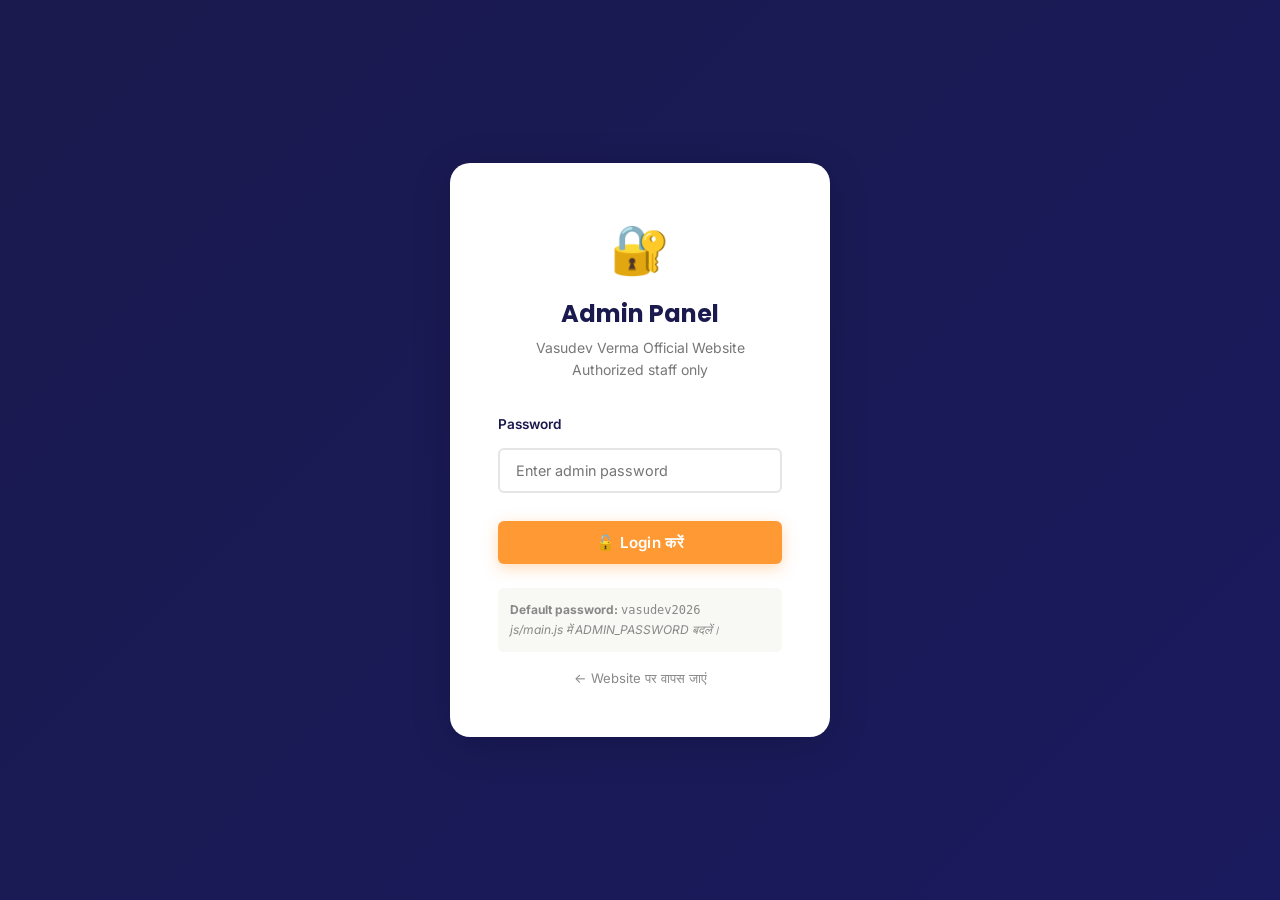
==== admin.html @ 766773d7 "Add files via upload" ====
﻿<!DOCTYPE html>
<html lang="hi">
<head>
  <meta charset="UTF-8" />
  <meta name="viewport" content="width=device-width, initial-scale=1.0" />
  <title>Admin Panel — Vasudev Verma Website</title>
  <meta name="robots" content="noindex, nofollow" />
  <link rel="stylesheet" href="style.css" />
  <link rel="icon" href="data:image/svg+xml,<svg xmlns='http://www.w3.org/2000/svg' viewBox='0 0 100 100'><text y='.9em' font-size='90'>🔐</text></svg>" />
  <style>
    .admin-grid { display: grid; grid-template-columns: 1fr 1fr; gap: 2rem; }
    @media(max-width:768px){ .admin-grid { grid-template-columns: 1fr; } }
    .admin-tabs { display: flex; gap: 0.5rem; margin-bottom: 1.5rem; }
    .admin-tab-btn {
      padding: 0.5rem 1.25rem; border-radius: 6px; font-size: 0.85rem; font-weight: 600;
      background: var(--off-white); color: var(--text-mid); transition: var(--transition);
      border: 2px solid var(--border);
    }
    .admin-tab-btn.active { background: var(--saffron); color: white; border-color: var(--saffron); }
    .admin-tab-content { display: none; }
    .admin-tab-content.active { display: block; }
    .export-modal {
      position: fixed; inset: 0; background: rgba(0,0,0,0.7);
      z-index: 3000; display: none; align-items: center; justify-content: center; padding: 1rem;
    }
    .export-modal-box {
      background: white; border-radius: var(--radius-lg); padding: 2rem; max-width: 600px; width: 100%;
      max-height: 80vh; overflow-y: auto;
    }
    .export-modal-box h3 { color: var(--navy); margin-bottom:1rem; }
    .export-modal-box textarea {
      width: 100%; height: 300px; font-family: monospace; font-size: 0.78rem;
      border: 2px solid var(--border); border-radius: 6px; padding: 1rem; resize: vertical;
    }
    .admin-stats { display: grid; grid-template-columns: repeat(3,1fr); gap: 1rem; margin-bottom: 2rem; }
    .stat-card {
      background: white; border-radius: var(--radius-md); padding: 1.25rem; text-align: center;
      box-shadow: var(--shadow-sm); border-top: 3px solid var(--saffron);
    }
    .stat-card:nth-child(2) { border-top-color: var(--green); }
    .stat-card:nth-child(3) { border-top-color: var(--navy); }
    .stat-num { font-size: 2rem; font-weight: 900; color: var(--saffron); font-family: 'Poppins',sans-serif; }
    .stat-card:nth-child(2) .stat-num { color: var(--green); }
    .stat-card:nth-child(3) .stat-num { color: var(--navy); }
    .stat-label { font-size: 0.75rem; color: var(--text-light); text-transform: uppercase; letter-spacing: 0.05em; }
  </style>
</head>
<body style="background:#f0f2f5;">

<!-- LOGIN SCREEN -->
<div id="admin-login" style="min-height:100vh;background:linear-gradient(135deg,var(--navy),#1a1a5e);display:flex;align-items:center;justify-content:center;padding:1rem;">
  <div class="admin-login-box">
    <div style="font-size:3rem;margin-bottom:0.75rem;">🔐</div>
    <h2>Admin Panel</h2>
    <p>Vasudev Verma Official Website<br>Authorized staff only</p>
    <div class="admin-error" id="admin-error"></div>
    <form id="admin-login-form">
      <div class="form-group" style="text-align:left;">
        <label for="admin-password" style="font-size:0.85rem;font-weight:600;color:var(--navy);">Password</label>
        <input type="password" id="admin-password" placeholder="Enter admin password" style="width:100%;margin-top:0.4rem;" required />
      </div>
      <button type="submit" class="btn btn-primary" style="width:100%;justify-content:center;margin-top:0.5rem;">
        🔓 Login करें
      </button>
    </form>
    <div style="margin-top:1.5rem;padding:0.75rem;background:#f8f8f5;border-radius:6px;font-size:0.75rem;color:#888;text-align:left;">
      <strong>Default password:</strong> <code>vasudev2026</code><br>
      <em>js/main.js में ADMIN_PASSWORD बदलें।</em>
    </div>
    <a href="index.html" style="display:block;margin-top:1rem;font-size:0.82rem;color:#888;">← Website पर वापस जाएं</a>
  </div>
</div>

<!-- ADMIN PANEL CONTENT -->
<div id="admin-panel-content" style="display:none;">

  <!-- Admin Header -->
  <div class="admin-header">
    <div style="display:flex;align-items:center;gap:0.75rem;">
      <div style="width:36px;height:36px;border-radius:50%;background:var(--saffron);display:flex;align-items:center;justify-content:center;color:white;font-weight:800;">VV</div>
      <div>
        <h1>Vasudev Verma — Admin Panel</h1>
        <div style="font-size:0.7rem;color:rgba(255,255,255,0.5);">Daily Schedule Manager</div>
      </div>
    </div>
    <div style="display:flex;align-items:center;gap:1rem;">
      <span class="admin-badge">Staff Only</span>
      <a href="index.html" style="color:rgba(255,255,255,0.6);font-size:0.82rem;">🌐 Website</a>
      <button onclick="adminLogout()" style="color:rgba(255,255,255,0.6);font-size:0.82rem;background:none;border:1px solid rgba(255,255,255,0.2);padding:0.35rem 0.75rem;border-radius:4px;cursor:pointer;">🚪 Logout</button>
    </div>
  </div>

  <div class="admin-container">

    <!-- Stats -->
    <div class="admin-stats" id="admin-stats">
      <div class="stat-card"><div class="stat-num" id="stat-total">-</div><div class="stat-label">Total Entries</div></div>
      <div class="stat-card"><div class="stat-num" id="stat-today">-</div><div class="stat-label">Today's Events</div></div>
      <div class="stat-card"><div class="stat-num" id="stat-upcoming">-</div><div class="stat-label">Upcoming (7 days)</div></div>
    </div>

    <!-- Success Message -->
    <div id="admin-saved-msg" style="display:none;background:var(--green-light);border:1px solid var(--green);color:var(--green-dark);padding:1rem 1.25rem;border-radius:var(--radius-sm);margin-bottom:1.5rem;font-weight:600;">
      ✅ Entry सफलतापूर्वक save की गई! नीचे JSON copy करके <code>data/schedule.json</code> में paste करें।
    </div>

    <!-- Tabs -->
    <div class="admin-tabs">
      <button class="admin-tab-btn active" onclick="switchAdminTab('add')">➕ नई Entry Add करें</button>
      <button class="admin-tab-btn" onclick="switchAdminTab('list')">📋 सभी Entries देखें</button>
      <button class="admin-tab-btn" onclick="switchAdminTab('help')">❓ Help</button>
    </div>

    <!-- TAB: Add Entry -->
    <div class="admin-tab-content active" id="tab-add">
      <div class="admin-card">
        <h2>➕ नई Schedule Entry Add करें</h2>
        <form id="add-entry-form" onsubmit="handleAddEntry(event)">
          <div class="admin-grid">
            <div>
              <div class="form-group">
                <label>📅 तारीख *</label>
                <input type="date" id="entry-date" name="date" required />
              </div>
              <div class="form-group">
                <label>⏰ समय *</label>
                <input type="time" id="entry-time" name="time" required />
              </div>
              <div class="form-group">
                <label>📌 Event Type *</label>
                <select name="eventType" required>
                  <option value="">-- चुनें --</option>
                  <option value="Party Meeting">Party Meeting</option>
                  <option value="Public Meeting">Public Meeting</option>
                  <option value="Inauguration">Inauguration</option>
                  <option value="Press Conference">Press Conference</option>
                  <option value="Social Initiative">Social Initiative</option>
                  <option value="Constituency Work">Constituency Work</option>
                  <option value="Public Event">Public Event</option>
                </select>
              </div>
            </div>
            <div>
              <div class="form-group">
                <label>📝 Event का नाम / Title *</label>
                <input type="text" id="entry-title" name="title" placeholder="जैसे: Jan Samvad — Rohini" required />
              </div>
              <div class="form-group">
                <label>📍 स्थान (Venue + Area) *</label>
                <input type="text" id="entry-location" name="location" placeholder="जैसे: Rohini Sector 1, North Delhi" required />
              </div>
              <div class="form-group">
                <label>🗺️ Google Maps Link</label>
                <input type="url" id="entry-mapurl" name="mapUrl" placeholder="https://maps.google.com/?q=…" />
              </div>
            </div>
          </div>
          <div class="form-group">
            <label>📋 विवरण (Description)</label>
            <textarea name="description" placeholder="Event की संक्षिप्त जानकारी…" style="min-height:80px;"></textarea>
          </div>
          <div style="display:flex;gap:1rem;flex-wrap:wrap;">
            <button type="submit" class="btn btn-primary">💾 Entry Save करें</button>
            <button type="reset" class="btn btn-outline" style="color:var(--text-mid);border-color:var(--border);">🔄 Reset</button>
          </div>
        </form>
      </div>
    </div>

    <!-- TAB: List Entries -->
    <div class="admin-tab-content" id="tab-list">
      <div class="admin-card">
        <h2>📋 सभी Schedule Entries</h2>
        <div id="admin-schedule-list">
          <p style="color:var(--text-light);text-align:center;padding:1rem;">Loading…</p>
        </div>
      </div>
    </div>

    <!-- TAB: Help -->
    <div class="admin-tab-content" id="tab-help">
      <div class="admin-card">
        <h2>❓ Admin Panel — How to Use</h2>
        <div style="display:flex;flex-direction:column;gap:1.5rem;color:var(--text-mid);font-size:0.875rem;line-height:1.7;">
          <div>
            <h4 style="color:var(--navy);margin-bottom:0.5rem;">📅 रोज़ का काम (Daily Routine)</h4>
            <ol style="padding-left:1.5rem;">
              <li>सुबह admin panel खोलें → "नई Entry Add करें" tab पर जाएं</li>
              <li>आज की तारीख, समय, event name, और location fill करें</li>
              <li>"Entry Save करें" बटन दबाएं</li>
              <li>JSON popup आएगा — उसे copy करें</li>
              <li><code>data/schedule.json</code> file खोलें (Notepad से) और पूरा content replace करें</li>
              <li>Save करें — website पर automatically update हो जाएगा!</li>
            </ol>
          </div>
          <div>
            <h4 style="color:var(--navy);margin-bottom:0.5rem;">🔐 Password बदलना</h4>
            <p><code>js/main.js</code> file खोलें और line पर <code>const ADMIN_PASSWORD = 'vasudev2026';</code> में password बदलें।</p>
          </div>
          <div>
            <h4 style="color:var(--navy);margin-bottom:0.5rem;">📰 News Add करना</h4>
            <p><code>data/news.json</code> file में नई entry add करें। Format:</p>
            <code style="display:block;background:#f5f5f5;padding:0.75rem;border-radius:4px;font-size:0.78rem;">{"id":"6","date":"2026-09-09","source":"Newspaper","headline":"खबर का शीर्षक","summary":"विवरण…","url":"https://link-to-article.com"}</code>
          </div>
          <div>
            <h4 style="color:var(--navy);margin-bottom:0.5rem;">📸 Photos Add करना</h4>
            <p><code>images/gallery/</code> folder में photo डालें और <code>gallery.html</code> में उस photo का src update करें।</p>
          </div>
          <div style="background:var(--saffron-light);padding:1rem;border-radius:6px;border-left:3px solid var(--saffron);">
            <strong style="color:var(--navy);">💡 Production में Deploy करने के बाद:</strong><br>
            एक PHP/Node.js backend बनाएं जो directly schedule.json file write कर सके — इससे Copy-Paste step की ज़रूरत नहीं रहेगी। Developer से संपर्क करें।
          </div>
        </div>
      </div>
    </div>

  </div>
</div>

<!-- EXPORT JSON MODAL -->
<div class="export-modal" id="export-modal">
  <div class="export-modal-box">
    <h3>📋 Updated schedule.json</h3>
    <p style="font-size:0.82rem;color:var(--text-mid);margin-bottom:1rem;">
      नीचे JSON copy करें और <code>data/schedule.json</code> file में paste करके save करें।
    </p>
    <textarea id="export-json" readonly></textarea>
    <div style="display:flex;gap:0.75rem;margin-top:1rem;flex-wrap:wrap;">
      <button id="copy-json-btn" onclick="copyExportJson()" class="btn btn-primary">📋 Copy JSON</button>
      <button onclick="closeExportModal()" class="btn btn-outline">✕ Close</button>
    </div>
  </div>
</div>

<script src="main.js"></script>
<script>
  // Override schedule path for admin (one level up)
  window.loadSchedule = async function() {
    const override = localStorage.getItem('vv_schedule_override');
    if (override) { try { return JSON.parse(override); } catch {} }
    try { const r = await fetch('./schedule.json'); return await r.json(); } catch { return []; }
  };

  function switchAdminTab(tab) {
    document.querySelectorAll('.admin-tab-btn').forEach((b, i) => {
      const tabs = ['add','list','help'];
      b.classList.toggle('active', tabs[i] === tab);
    });
    document.querySelectorAll('.admin-tab-content').forEach(c => c.classList.remove('active'));
    document.getElementById('tab-' + tab).classList.add('active');
    if (tab === 'list') renderAdminList();
  }

  // Update stats after data loads
  async function updateStats() {
    const data = await loadSchedule();
    const today = getTodayStr();
    const in7days = new Date(); in7days.setDate(in7days.getDate() + 7);
    const i7 = in7days.toISOString().slice(0,10);
    document.getElementById('stat-total').textContent = data.length;
    document.getElementById('stat-today').textContent = data.filter(e => e.date === today).length;
    document.getElementById('stat-upcoming').textContent = data.filter(e => e.date > today && e.date <= i7).length;
    adminScheduleData = data;
    renderAdminList();
    updateAdminDateInput();
  }

  function getTodayStr() {
    const n = new Date(); const y = n.getFullYear(), m = String(n.getMonth()+1).padStart(2,'0'), d = String(n.getDate()).padStart(2,'0');
    return `${y}-${m}-${d}`;
  }

  document.addEventListener('DOMContentLoaded', () => {
    initAdmin();
    // After login, update stats
    const orig = window.showAdminPanel;
    window.showAdminPanel = function() {
      if(orig) orig();
      setTimeout(updateStats, 200);
    };
  });
</script>
</body>
</html>
---- style.css ----
/* ================================================================
   VASUDEV VERMA — OFFICIAL WEBSITE
   Global Stylesheet
   Tricolor Theme: Saffron #FF9933 | White #FFFFFF | Green #138808
   ================================================================ */

/* ---------- Google Fonts ---------- */
@import url('https://fonts.googleapis.com/css2?family=Poppins:wght@400;500;600;700;800;900&family=Merriweather:wght@400;700;900&family=Inter:wght@300;400;500;600&display=swap');

/* ---------- CSS Variables ---------- */
:root {
  --saffron:     #FF9933;
  --saffron-dark:#e07800;
  --saffron-light:#fff3e0;
  --green:       #138808;
  --green-dark:  #0d6b06;
  --green-light: #e8f5e9;
  --navy:        #1a1a4e;
  --white:       #ffffff;
  --off-white:   #f8f8f5;
  --text-dark:   #1c1c1c;
  --text-mid:    #444444;
  --text-light:  #777777;
  --border:      #e5e5e5;
  --shadow-sm:   0 2px 8px rgba(0,0,0,0.08);
  --shadow-md:   0 4px 20px rgba(0,0,0,0.12);
  --shadow-lg:   0 8px 40px rgba(0,0,0,0.16);
  --radius-sm:   6px;
  --radius-md:   12px;
  --radius-lg:   20px;
  --transition:  0.3s ease;
}

/* ---------- Reset & Base ---------- */
*, *::before, *::after { box-sizing: border-box; margin: 0; padding: 0; }
html { scroll-behavior: smooth; font-size: 16px; }
body {
  font-family: 'Inter', sans-serif;
  color: var(--text-dark);
  background: var(--white);
  line-height: 1.6;
  overflow-x: hidden;
}
img { max-width: 100%; display: block; }
a { text-decoration: none; color: inherit; }
ul { list-style: none; }
button { cursor: pointer; border: none; background: none; font-family: inherit; }
input, textarea, select { font-family: inherit; }

/* ---------- Typography ---------- */
h1,h2,h3,h4,h5 { font-family: 'Poppins', sans-serif; line-height: 1.2; font-weight: 700; }
.heading-xl  { font-size: clamp(2.2rem, 5vw, 3.8rem); }
.heading-lg  { font-size: clamp(1.8rem, 4vw, 2.8rem); }
.heading-md  { font-size: clamp(1.4rem, 3vw, 2rem); }
.heading-sm  { font-size: 1.25rem; }
.body-lg     { font-size: 1.125rem; line-height: 1.8; }
.body-md     { font-size: 1rem; line-height: 1.7; }
.body-sm     { font-size: 0.875rem; line-height: 1.6; }
.merriweather { font-family: 'Merriweather', serif; }

/* ---------- Layout Utilities ---------- */
.container   { max-width: 1200px; margin: 0 auto; padding: 0 1.5rem; }
.section     { padding: 5rem 0; }
.section-sm  { padding: 3rem 0; }
.grid-2      { display: grid; grid-template-columns: repeat(2, 1fr); gap: 2rem; }
.grid-3      { display: grid; grid-template-columns: repeat(3, 1fr); gap: 1.5rem; }
.grid-4      { display: grid; grid-template-columns: repeat(4, 1fr); gap: 1.5rem; }
.flex-center { display: flex; align-items: center; justify-content: center; }
.flex-between{ display: flex; align-items: center; justify-content: space-between; }
.text-center { text-align: center; }
.text-right  { text-align: right; }
.mt-1 { margin-top: 0.5rem; }  .mt-2 { margin-top: 1rem; }
.mt-3 { margin-top: 1.5rem; }  .mt-4 { margin-top: 2rem; }
.mb-1 { margin-bottom: 0.5rem; } .mb-2 { margin-bottom: 1rem; }
.mb-3 { margin-bottom: 1.5rem; } .mb-4 { margin-bottom: 2rem; }
.gap-1 { gap: 0.5rem; } .gap-2 { gap: 1rem; }

/* ---------- Tricolor Accent Bar ---------- */
.tricolor-bar {
  height: 4px;
  background: linear-gradient(to right, var(--saffron) 33.3%, var(--white) 33.3%, var(--white) 66.6%, var(--green) 66.6%);
}

/* ---------- Section Headers ---------- */
.section-header { text-align: center; margin-bottom: 3rem; }
.section-header .eyebrow {
  display: inline-block;
  font-size: 0.8rem; font-weight: 600; letter-spacing: 0.12em;
  text-transform: uppercase; color: var(--saffron);
  background: var(--saffron-light); padding: 0.3rem 1rem;
  border-radius: 20px; margin-bottom: 0.75rem;
}
.section-header h2 { color: var(--navy); }
.section-header .underline-accent {
  width: 60px; height: 3px;
  background: linear-gradient(to right, var(--saffron), var(--green));
  margin: 1rem auto 0; border-radius: 2px;
}
.section-header p { color: var(--text-mid); margin-top: 1rem; max-width: 600px; margin-left: auto; margin-right: auto; }

/* ---------- Buttons ---------- */
.btn {
  display: inline-flex; align-items: center; gap: 0.5rem;
  padding: 0.75rem 1.75rem; border-radius: var(--radius-sm);
  font-weight: 600; font-size: 0.95rem; transition: var(--transition);
  letter-spacing: 0.02em;
}
.btn-primary {
  background: var(--saffron); color: var(--white);
  box-shadow: 0 4px 15px rgba(255,153,51,0.35);
}
.btn-primary:hover { background: var(--saffron-dark); transform: translateY(-2px); box-shadow: 0 6px 20px rgba(255,153,51,0.4); }
.btn-secondary {
  background: transparent; color: var(--white);
  border: 2px solid rgba(255,255,255,0.8);
}
.btn-secondary:hover { background: rgba(255,255,255,0.1); transform: translateY(-2px); }
.btn-outline {
  background: transparent; color: var(--saffron);
  border: 2px solid var(--saffron);
}
.btn-outline:hover { background: var(--saffron); color: var(--white); }
.btn-green {
  background: var(--green); color: var(--white);
  box-shadow: 0 4px 15px rgba(19,136,8,0.3);
}
.btn-green:hover { background: var(--green-dark); transform: translateY(-2px); }

/* ---------- NAVBAR ---------- */
.navbar {
  position: fixed; top: 0; left: 0; right: 0; z-index: 1000;
  background: rgba(26, 26, 78, 0.97);
  backdrop-filter: blur(12px);
  box-shadow: 0 2px 20px rgba(0,0,0,0.2);
  transition: var(--transition);
}
.navbar-inner {
  display: flex; align-items: center; justify-content: space-between;
  height: 70px; padding: 0 1.5rem;
}
.navbar-brand { display: flex; align-items: center; gap: 0.75rem; }
.navbar-brand-logo {
  width: 42px; height: 42px; border-radius: 50%;
  background: linear-gradient(135deg, var(--saffron), var(--saffron-dark));
  display: flex; align-items: center; justify-content: center;
  font-weight: 900; color: white; font-size: 1.1rem; font-family: 'Poppins', sans-serif;
  box-shadow: 0 2px 10px rgba(255,153,51,0.4);
}
.navbar-brand-text { display: flex; flex-direction: column; line-height: 1.2; }
.navbar-brand-name { font-family: 'Poppins', sans-serif; font-weight: 700; color: white; font-size: 1rem; }
.navbar-brand-sub  { font-size: 0.68rem; color: var(--saffron); letter-spacing: 0.05em; text-transform: uppercase; }
.navbar-nav { display: flex; align-items: center; gap: 0.25rem; }
.navbar-nav a {
  color: rgba(255,255,255,0.85); font-size: 0.88rem; font-weight: 500;
  padding: 0.45rem 0.85rem; border-radius: var(--radius-sm);
  transition: var(--transition); letter-spacing: 0.02em;
}
.navbar-nav a:hover, .navbar-nav a.active { color: var(--saffron); background: rgba(255,153,51,0.1); }
.navbar-cta { background: var(--saffron); color: white !important; padding: 0.45rem 1rem !important; border-radius: var(--radius-sm) !important; }
.navbar-cta:hover { background: var(--saffron-dark) !important; color: white !important; }
.hamburger { display: none; flex-direction: column; gap: 5px; padding: 6px; cursor: pointer; }
.hamburger span { display: block; width: 24px; height: 2px; background: white; border-radius: 2px; transition: var(--transition); }
.mobile-nav {
  display: none; position: fixed; top: 70px; left: 0; right: 0;
  background: var(--navy); z-index: 999; padding: 1rem;
  border-top: 1px solid rgba(255,255,255,0.1);
  flex-direction: column; gap: 0.25rem;
}
.mobile-nav a {
  color: rgba(255,255,255,0.85); padding: 0.75rem 1rem;
  border-radius: var(--radius-sm); font-size: 0.95rem; font-weight: 500;
  display: block; transition: var(--transition);
}
.mobile-nav a:hover { background: rgba(255,153,51,0.15); color: var(--saffron); }
.mobile-nav.open { display: flex; }

/* ---------- HERO SECTION ---------- */
.hero {
  position: relative; min-height: 100vh;
  display: flex; align-items: center;
  background: linear-gradient(135deg, #0d0d3b 0%, #1a1a5e 40%, #0f3d0f 100%);
  overflow: hidden; padding-top: 70px;
}
.hero-bg-pattern {
  position: absolute; inset: 0; opacity: 0.05;
  background-image: repeating-linear-gradient(45deg, #fff 0px, #fff 1px, transparent 1px, transparent 50%);
  background-size: 30px 30px;
}
.hero-overlay {
  position: absolute; inset: 0;
  background: linear-gradient(to right, rgba(10,10,40,0.92) 0%, rgba(10,10,40,0.7) 50%, rgba(10,10,40,0.2) 100%);
}
.hero-image-wrap {
  position: absolute; right: 0; bottom: 0; top: 70px; width: 52%;
  overflow: hidden;
}
.hero-image-wrap img {
  width: 100%; height: 100%; object-fit: cover; object-position: top center;
  filter: brightness(0.85) contrast(1.1);
}
.hero-image-placeholder {
  width: 100%; height: 100%;
  background: linear-gradient(135deg, #1a3a1a 0%, #2d6a2d 50%, #1a4a1a 100%);
  display: flex; flex-direction: column; align-items: center; justify-content: center;
  color: rgba(255,255,255,0.3); font-size: 5rem;
}
.hero-image-placeholder p { font-size: 0.8rem; margin-top: 1rem; text-align: center; padding: 0 1rem; }
.hero-gradient-left {
  position: absolute; left: 0; top: 0; bottom: 0; width: 60%;
  background: linear-gradient(to right, rgba(10,10,40,0.95) 0%, rgba(10,10,40,0.7) 70%, transparent 100%);
}
.hero-content { position: relative; z-index: 2; max-width: 620px; }
.hero-badge {
  display: inline-flex; align-items: center; gap: 0.5rem;
  background: rgba(255,153,51,0.15); border: 1px solid rgba(255,153,51,0.4);
  color: var(--saffron); padding: 0.4rem 1rem; border-radius: 20px;
  font-size: 0.8rem; font-weight: 600; letter-spacing: 0.08em; text-transform: uppercase;
  margin-bottom: 1.25rem;
}
.hero-badge::before { content: '●'; font-size: 0.6rem; animation: pulse 1.5s infinite; }
@keyframes pulse { 0%,100%{opacity:1} 50%{opacity:0.3} }
.hero-name {
  font-family: 'Poppins', sans-serif; font-weight: 900;
  color: white; line-height: 1.05; margin-bottom: 0.5rem;
}
.hero-name span { color: var(--saffron); }
.hero-designation {
  font-size: 1.05rem; color: rgba(255,255,255,0.75);
  font-weight: 500; margin-bottom: 1.25rem; letter-spacing: 0.02em;
}
.hero-tagline {
  font-size: clamp(1rem, 2vw, 1.2rem); color: rgba(255,255,255,0.9);
  font-family: 'Merriweather', serif; font-style: italic;
  border-left: 3px solid var(--saffron); padding-left: 1rem;
  margin-bottom: 2rem; line-height: 1.6;
}
.hero-stats {
  display: flex; gap: 2rem; margin-bottom: 2rem; flex-wrap: wrap;
}
.hero-stat { text-align: center; }
.hero-stat-num { font-size: 1.8rem; font-weight: 900; color: var(--saffron); font-family: 'Poppins', sans-serif; line-height: 1; }
.hero-stat-label { font-size: 0.7rem; color: rgba(255,255,255,0.6); text-transform: uppercase; letter-spacing: 0.1em; }
.hero-actions { display: flex; gap: 1rem; flex-wrap: wrap; }
.hero-scroll {
  position: absolute; bottom: 2rem; left: 50%; transform: translateX(-50%);
  display: flex; flex-direction: column; align-items: center; gap: 0.5rem;
  color: rgba(255,255,255,0.5); font-size: 0.75rem; text-transform: uppercase; letter-spacing: 0.1em;
  animation: bounce 2s infinite;
}
.hero-scroll::after { content: '↓'; font-size: 1.2rem; }
@keyframes bounce { 0%,100%{transform: translateX(-50%) translateY(0)} 50%{transform: translateX(-50%) translateY(8px)} }

/* ---------- TODAY'S SCHEDULE WIDGET ---------- */
.schedule-widget { background: var(--off-white); }
.schedule-widget-inner {
  background: white; border-radius: var(--radius-lg);
  box-shadow: var(--shadow-md); overflow: hidden;
}
.schedule-widget-header {
  background: linear-gradient(135deg, var(--navy), #2a2a7e);
  padding: 1.5rem 2rem;
  display: flex; align-items: center; justify-content: space-between;
  flex-wrap: wrap; gap: 1rem;
}
.schedule-widget-header h3 { color: white; font-size: 1.2rem; }
.schedule-widget-header .date-badge {
  background: var(--saffron); color: white;
  padding: 0.35rem 1rem; border-radius: 20px; font-size: 0.82rem; font-weight: 600;
}
.schedule-timeline { padding: 1.5rem 2rem; }
.schedule-entry {
  display: flex; gap: 1.25rem; padding: 1rem 0;
  border-bottom: 1px solid var(--border); position: relative;
}
.schedule-entry:last-child { border-bottom: none; }
.schedule-time-col { min-width: 70px; text-align: right; padding-top: 0.1rem; }
.schedule-time { font-size: 0.85rem; font-weight: 700; color: var(--saffron); font-family: 'Poppins', sans-serif; }
.schedule-dot-col { display: flex; flex-direction: column; align-items: center; }
.schedule-dot {
  width: 14px; height: 14px; border-radius: 50%; background: var(--saffron); flex-shrink: 0;
  box-shadow: 0 0 0 3px rgba(255,153,51,0.2); margin-top: 3px;
}
.schedule-line { width: 2px; flex: 1; background: var(--border); margin-top: 4px; }
.schedule-content { flex: 1; padding-bottom: 0.5rem; }
.schedule-title { font-weight: 600; color: var(--navy); font-size: 0.95rem; margin-bottom: 0.25rem; }
.schedule-location { font-size: 0.8rem; color: var(--text-mid); display: flex; align-items: center; gap: 0.3rem; }
.schedule-location a { color: var(--green); text-decoration: underline; }
.event-badge {
  display: inline-block; font-size: 0.7rem; font-weight: 600; letter-spacing: 0.05em;
  padding: 0.15rem 0.5rem; border-radius: 10px; margin-bottom: 0.4rem;
}
.badge-party    { background: #fff3e0; color: #e65c00; }
.badge-public   { background: #e8f5e9; color: #1b5e20; }
.badge-inauguration { background: #e3f2fd; color: #0d47a1; }
.badge-press    { background: #f3e5f5; color: #6a1b9a; }
.badge-social   { background: #e0f2f1; color: #00695c; }
.badge-constituency { background: #fff8e1; color: #f57f17; }
.badge-default  { background: #f5f5f5; color: #555; }
.no-schedule {
  text-align: center; padding: 3rem 2rem; color: var(--text-light);
}
.no-schedule .icon { font-size: 3rem; margin-bottom: 1rem; }
.schedule-widget-footer {
  padding: 1rem 2rem; background: var(--off-white);
  border-top: 1px solid var(--border); text-align: center;
}

/* ---------- ACHIEVEMENTS SECTION ---------- */
.achievement-card {
  background: white; border-radius: var(--radius-md);
  padding: 2rem; box-shadow: var(--shadow-sm);
  border-top: 4px solid var(--saffron); transition: var(--transition);
  text-align: center;
}
.achievement-card:hover { transform: translateY(-6px); box-shadow: var(--shadow-md); }
.achievement-card:nth-child(2) { border-top-color: var(--green); }
.achievement-card:nth-child(3) { border-top-color: var(--navy); }
.achievement-card:nth-child(4) { border-top-color: var(--saffron-dark); }
.achievement-icon { font-size: 2.5rem; margin-bottom: 1rem; }
.achievement-card h3 { color: var(--navy); font-size: 1.1rem; margin-bottom: 0.5rem; }
.achievement-card p { color: var(--text-mid); font-size: 0.875rem; }

/* ---------- NEWS CARDS ---------- */
.news-card {
  background: white; border-radius: var(--radius-md);
  overflow: hidden; box-shadow: var(--shadow-sm);
  transition: var(--transition); border: 1px solid var(--border);
}
.news-card:hover { transform: translateY(-4px); box-shadow: var(--shadow-md); }
.news-card-body { padding: 1.5rem; }
.news-source {
  font-size: 0.72rem; font-weight: 700; letter-spacing: 0.08em;
  text-transform: uppercase; color: var(--saffron); margin-bottom: 0.4rem;
}
.news-card h3 { color: var(--navy); font-size: 1rem; margin-bottom: 0.5rem; line-height: 1.4; }
.news-card p { color: var(--text-mid); font-size: 0.82rem; line-height: 1.6; margin-bottom: 1rem; }
.news-date { font-size: 0.75rem; color: var(--text-light); }
.news-link { color: var(--saffron); font-size: 0.82rem; font-weight: 600; }
.news-link:hover { text-decoration: underline; }

/* ---------- SOCIAL FEED ---------- */
.social-tab-btns { display: flex; gap: 0.75rem; flex-wrap: wrap; }
.social-tab-btn {
  padding: 0.5rem 1.25rem; border-radius: 20px; font-size: 0.85rem; font-weight: 600;
  border: 2px solid var(--border); color: var(--text-mid);
  background: white; transition: var(--transition);
}
.social-tab-btn.active, .social-tab-btn:hover {
  background: var(--saffron); color: white; border-color: var(--saffron);
}
.social-embed-box {
  background: var(--off-white); border-radius: var(--radius-md);
  padding: 2rem; text-align: center; min-height: 400px;
  border: 2px dashed var(--border); display: flex; flex-direction: column;
  align-items: center; justify-content: center; gap: 1rem;
}
.social-embed-box .ig-icon { font-size: 3rem; }
.social-embed-box h4 { color: var(--navy); }
.social-embed-box p { color: var(--text-mid); font-size: 0.875rem; max-width: 400px; }
.social-embed-box code { background: white; padding: 0.75rem 1rem; border-radius: 6px; font-size: 0.8rem; display: block; text-align: left; border: 1px solid var(--border); }

/* ---------- ABOUT PAGE ---------- */
.about-hero {
  background: linear-gradient(135deg, var(--navy) 0%, #2d2d8e 100%);
  padding: 8rem 0 4rem; text-align: center; color: white;
}
.about-hero h1 { color: white; }
.about-hero p { color: rgba(255,255,255,0.7); margin-top: 1rem; }
.about-grid { display: grid; grid-template-columns: 380px 1fr; gap: 4rem; align-items: start; }
.about-photo-card {
  background: white; border-radius: var(--radius-lg);
  overflow: hidden; box-shadow: var(--shadow-lg); position: sticky; top: 90px;
}
.about-photo {
  width: 100%; aspect-ratio: 3/4; object-fit: cover; object-position: top;
  background: linear-gradient(135deg, #ddd, #eee);
}
.about-photo-placeholder {
  width: 100%; aspect-ratio: 3/4;
  background: linear-gradient(135deg, var(--saffron-light), var(--off-white));
  display: flex; flex-direction: column; align-items: center; justify-content: center;
  font-size: 5rem; color: var(--saffron); gap: 1rem;
}
.about-photo-placeholder p { font-size: 0.8rem; color: var(--text-light); }
.about-info { padding: 1.5rem; }
.about-info-badge {
  display: inline-block; background: var(--saffron-light); color: var(--saffron);
  padding: 0.35rem 1rem; border-radius: 20px; font-size: 0.75rem; font-weight: 700;
  letter-spacing: 0.05em; text-transform: uppercase; margin-bottom: 1rem;
}
.about-info h3 { color: var(--navy); font-size: 1.5rem; }
.about-info p { color: var(--text-mid); font-size: 0.85rem; margin-top: 0.3rem; }
.about-socials { display: flex; gap: 0.5rem; margin-top: 1rem; }
.about-social-btn {
  flex: 1; padding: 0.5rem; border-radius: 6px; font-size: 0.78rem; font-weight: 600;
  text-align: center; background: var(--off-white); color: var(--text-mid);
  transition: var(--transition);
}
.about-social-btn:hover { background: var(--saffron); color: white; }
.bio-text { color: var(--text-mid); font-size: 1rem; line-height: 1.85; margin-bottom: 1.5rem; }
.vision-box {
  background: linear-gradient(135deg, var(--saffron-light), #fff8f0);
  border-left: 4px solid var(--saffron); border-radius: var(--radius-sm);
  padding: 1.75rem; margin: 2rem 0;
}
.vision-box .quote { font-family: 'Merriweather', serif; font-size: 1.1rem; font-style: italic; color: var(--navy); line-height: 1.7; }
.vision-box .attrib { font-size: 0.82rem; color: var(--text-light); margin-top: 0.75rem; font-weight: 600; }

/* ---------- CAREER TIMELINE ---------- */
.timeline { position: relative; padding: 2rem 0; }
.timeline::before {
  content: ''; position: absolute; left: 20px; top: 0; bottom: 0;
  width: 2px; background: linear-gradient(to bottom, var(--saffron), var(--green));
}
.timeline-item { display: flex; gap: 2rem; padding: 1.25rem 0; }
.timeline-dot-col { display: flex; flex-direction: column; align-items: center; position: relative; min-width: 42px; }
.timeline-dot {
  width: 42px; height: 42px; border-radius: 50%;
  background: white; border: 3px solid var(--saffron);
  display: flex; align-items: center; justify-content: center;
  font-size: 1.1rem; box-shadow: var(--shadow-sm); flex-shrink: 0; z-index: 1;
}
.timeline-year {
  font-size: 0.72rem; font-weight: 700; color: var(--saffron);
  margin-top: 0.4rem; letter-spacing: 0.05em;
}
.timeline-content {
  background: white; border-radius: var(--radius-md);
  padding: 1.25rem 1.5rem; box-shadow: var(--shadow-sm); flex: 1;
  border-left: 3px solid var(--saffron-light); margin-bottom: 0.5rem;
}
.timeline-content h4 { color: var(--navy); font-size: 1rem; margin-bottom: 0.35rem; }
.timeline-content p { color: var(--text-mid); font-size: 0.875rem; }

/* ---------- SCHEDULE PAGE ---------- */
.page-hero {
  background: linear-gradient(135deg, var(--navy) 0%, #1a1a6e 100%);
  padding: 8rem 0 3rem; color: white;
}
.page-hero h1 { color: white; }
.page-hero p { color: rgba(255,255,255,0.7); margin-top: 0.75rem; }
.schedule-date-tabs { display: flex; gap: 0.5rem; overflow-x: auto; padding-bottom: 0.5rem; }
.date-tab {
  flex-shrink: 0; padding: 0.6rem 1.2rem; border-radius: var(--radius-sm);
  border: 2px solid var(--border); background: white; font-size: 0.85rem;
  font-weight: 600; transition: var(--transition); cursor: pointer;
  text-align: center; min-width: 80px;
}
.date-tab.today { border-color: var(--saffron); color: var(--saffron); }
.date-tab.active { background: var(--saffron); border-color: var(--saffron); color: white; }
.date-tab .day { display: block; font-size: 1.1rem; font-family: 'Poppins', sans-serif; }
.date-tab .dow { display: block; font-size: 0.7rem; text-transform: uppercase; letter-spacing: 0.05em; opacity: 0.7; }
.full-schedule { background: white; border-radius: var(--radius-lg); box-shadow: var(--shadow-md); overflow: hidden; }
.full-schedule-header {
  background: linear-gradient(135deg, var(--navy), #2a2a7e);
  padding: 1.5rem 2rem; color: white;
}
.full-schedule-header h3 { font-size: 1.1rem; }
.full-schedule-header p { opacity: 0.7; font-size: 0.85rem; margin-top: 0.25rem; }
.full-entry {
  display: flex; gap: 1.5rem; padding: 1.5rem 2rem;
  border-bottom: 1px solid var(--border); transition: var(--transition);
}
.full-entry:hover { background: var(--off-white); }
.full-entry:last-child { border-bottom: none; }
.full-entry-time {
  min-width: 75px; font-size: 1rem; font-weight: 800;
  color: var(--saffron); font-family: 'Poppins', sans-serif; padding-top: 0.2rem;
}
.full-entry-dot { display: flex; flex-direction: column; align-items: center; }
.full-entry-dot .dot {
  width: 16px; height: 16px; border-radius: 50%; background: var(--saffron);
  box-shadow: 0 0 0 4px rgba(255,153,51,0.15); flex-shrink: 0; margin-top: 4px;
}
.full-entry-dot .line { width: 2px; flex: 1; background: var(--border); margin-top: 6px; }
.full-entry-body { flex: 1; }
.full-entry-body h4 { color: var(--navy); font-size: 1.05rem; margin-bottom: 0.4rem; }
.full-entry-body .location { color: var(--text-mid); font-size: 0.85rem; margin-bottom: 0.4rem; display: flex; align-items: center; gap: 0.4rem; }
.full-entry-body .location a { color: var(--green); font-weight: 600; }
.full-entry-body .description { color: var(--text-mid); font-size: 0.875rem; line-height: 1.6; }
.map-btn { display: inline-flex; align-items: center; gap: 0.3rem; font-size: 0.78rem; color: var(--green); font-weight: 600; margin-top: 0.5rem; }
.map-btn:hover { text-decoration: underline; }

/* ---------- GALLERY ---------- */
.gallery-filters { display: flex; gap: 0.5rem; flex-wrap: wrap; margin-bottom: 2rem; }
.filter-btn {
  padding: 0.45rem 1.1rem; border-radius: 20px; font-size: 0.83rem; font-weight: 600;
  border: 2px solid var(--border); background: white; color: var(--text-mid);
  transition: var(--transition); cursor: pointer;
}
.filter-btn.active, .filter-btn:hover { background: var(--saffron); border-color: var(--saffron); color: white; }
.gallery-grid { columns: 3; column-gap: 1rem; }
.gallery-item {
  break-inside: avoid; margin-bottom: 1rem; border-radius: var(--radius-sm);
  overflow: hidden; cursor: pointer; position: relative; background: var(--off-white);
  transition: var(--transition);
}
.gallery-item:hover { transform: scale(1.02); box-shadow: var(--shadow-md); }
.gallery-item img { width: 100%; display: block; }
.gallery-item-placeholder {
  width: 100%; background: linear-gradient(135deg, #e0e0e0, #f5f5f5);
  display: flex; flex-direction: column; align-items: center; justify-content: center;
  color: #aaa; gap: 0.5rem;
}
.gallery-overlay {
  position: absolute; inset: 0; background: rgba(26,26,78,0.7);
  display: flex; align-items: flex-end; padding: 1rem;
  opacity: 0; transition: var(--transition);
}
.gallery-item:hover .gallery-overlay { opacity: 1; }
.gallery-overlay span { color: white; font-size: 0.82rem; font-weight: 600; }
.gallery-category-tag {
  position: absolute; top: 0.5rem; right: 0.5rem;
  background: rgba(255,153,51,0.9); color: white;
  font-size: 0.65rem; font-weight: 700; padding: 0.2rem 0.5rem; border-radius: 4px;
  letter-spacing: 0.05em; text-transform: uppercase;
}
/* Lightbox */
.lightbox {
  position: fixed; inset: 0; background: rgba(0,0,0,0.95);
  z-index: 2000; display: none; align-items: center; justify-content: center;
}
.lightbox.open { display: flex; }
.lightbox-content { position: relative; max-width: 90vw; max-height: 90vh; }
.lightbox-content img { max-width: 100%; max-height: 85vh; object-fit: contain; border-radius: 4px; }
.lightbox-close {
  position: fixed; top: 1.5rem; right: 1.5rem;
  color: white; font-size: 2rem; cursor: pointer; z-index: 2001; width: 40px; height: 40px;
  display: flex; align-items: center; justify-content: center; border-radius: 50%;
  background: rgba(255,255,255,0.1); transition: var(--transition);
}
.lightbox-close:hover { background: rgba(255,255,255,0.2); }

/* ---------- CONTACT PAGE ---------- */
.contact-grid { display: grid; grid-template-columns: 1fr 1fr; gap: 3rem; }
.contact-info-block { display: flex; flex-direction: column; gap: 1.5rem; }
.contact-info-card {
  display: flex; gap: 1.25rem; padding: 1.5rem; background: white;
  border-radius: var(--radius-md); box-shadow: var(--shadow-sm); border-left: 4px solid var(--saffron);
}
.contact-info-icon {
  width: 48px; height: 48px; border-radius: var(--radius-sm);
  background: var(--saffron-light); color: var(--saffron);
  display: flex; align-items: center; justify-content: center;
  font-size: 1.4rem; flex-shrink: 0;
}
.contact-info-card h4 { color: var(--navy); font-size: 0.9rem; font-weight: 700; margin-bottom: 0.25rem; }
.contact-info-card p { color: var(--text-mid); font-size: 0.875rem; }
.contact-form { background: white; border-radius: var(--radius-lg); padding: 2.5rem; box-shadow: var(--shadow-md); }
.contact-form h3 { color: var(--navy); margin-bottom: 1.5rem; }
.form-group { margin-bottom: 1.25rem; }
.form-group label { display: block; font-size: 0.85rem; font-weight: 600; color: var(--navy); margin-bottom: 0.4rem; }
.form-group input, .form-group textarea, .form-group select {
  width: 100%; padding: 0.75rem 1rem; border: 2px solid var(--border);
  border-radius: var(--radius-sm); font-size: 0.9rem; color: var(--text-dark);
  transition: var(--transition); background: white;
}
.form-group input:focus, .form-group textarea:focus, .form-group select:focus {
  outline: none; border-color: var(--saffron); box-shadow: 0 0 0 3px rgba(255,153,51,0.1);
}
.form-group textarea { resize: vertical; min-height: 120px; }
.form-row { display: grid; grid-template-columns: 1fr 1fr; gap: 1rem; }
.success-msg { display: none; background: var(--green-light); border: 1px solid var(--green); color: var(--green-dark); padding: 1rem; border-radius: var(--radius-sm); font-size: 0.875rem; font-weight: 500; margin-top: 1rem; }
.success-msg.show { display: block; }
.map-embed { border-radius: var(--radius-md); overflow: hidden; box-shadow: var(--shadow-sm); margin-top: 2rem; }
.map-embed iframe { width: 100%; height: 250px; border: none; }

/* ---------- VOLUNTEER FORM ---------- */
.volunteer-section { background: linear-gradient(135deg, var(--green-light), #f0f9f0); }
.volunteer-box {
  background: white; border-radius: var(--radius-lg); padding: 2.5rem; box-shadow: var(--shadow-md);
  border-top: 5px solid var(--green);
}
.volunteer-box h3 { color: var(--green); margin-bottom: 0.5rem; }
.volunteer-box > p { color: var(--text-mid); margin-bottom: 2rem; font-size: 0.95rem; }

/* ---------- ADMIN PANEL ---------- */
.admin-panel { min-height: 100vh; background: #f0f2f5; padding: 2rem 0; }
.admin-header {
  background: var(--navy); padding: 1.25rem 2rem;
  display: flex; align-items: center; justify-content: space-between;
  position: sticky; top: 0; z-index: 100; box-shadow: var(--shadow-md);
}
.admin-header h1 { color: white; font-size: 1.2rem; }
.admin-badge { background: var(--saffron); color: white; padding: 0.2rem 0.75rem; border-radius: 12px; font-size: 0.72rem; font-weight: 700; }
.admin-container { max-width: 900px; margin: 2rem auto; padding: 0 1rem; }
.admin-card { background: white; border-radius: var(--radius-md); padding: 2rem; box-shadow: var(--shadow-sm); margin-bottom: 2rem; }
.admin-card h2 { color: var(--navy); font-size: 1.1rem; margin-bottom: 1.5rem; border-bottom: 2px solid var(--border); padding-bottom: 0.75rem; }
.admin-login {
  min-height: 100vh; background: linear-gradient(135deg, var(--navy), #1a1a5e);
  display: flex; align-items: center; justify-content: center;
}
.admin-login-box {
  background: white; border-radius: var(--radius-lg); padding: 3rem; width: 380px;
  box-shadow: var(--shadow-lg); text-align: center;
}
.admin-login-box h2 { color: var(--navy); margin-bottom: 0.5rem; }
.admin-login-box p { color: var(--text-light); font-size: 0.875rem; margin-bottom: 2rem; }
.schedule-entry-row {
  display: flex; align-items: center; gap: 1rem; padding: 1rem;
  background: var(--off-white); border-radius: var(--radius-sm); margin-bottom: 0.75rem;
  border-left: 4px solid var(--saffron);
}
.schedule-entry-row .info { flex: 1; }
.schedule-entry-row .info strong { color: var(--navy); font-size: 0.9rem; }
.schedule-entry-row .info span { color: var(--text-light); font-size: 0.8rem; display: block; }
.delete-btn {
  color: #e53e3e; font-size: 0.8rem; font-weight: 600; padding: 0.35rem 0.75rem;
  border: 1px solid #e53e3e; border-radius: 4px; transition: var(--transition);
}
.delete-btn:hover { background: #e53e3e; color: white; }
.admin-error { background: #fff5f5; border: 1px solid #fc8181; color: #c53030; padding: 0.75rem 1rem; border-radius: 6px; font-size: 0.875rem; margin-bottom: 1rem; display: none; }
.admin-error.show { display: block; }

/* ---------- FOOTER ---------- */
footer {
  background: var(--navy); color: rgba(255,255,255,0.8);
  padding: 4rem 0 0;
}
.footer-grid { display: grid; grid-template-columns: 2fr 1fr 1fr; gap: 3rem; margin-bottom: 3rem; }
.footer-brand p { font-size: 0.875rem; margin-top: 0.75rem; line-height: 1.7; color: rgba(255,255,255,0.6); }
.footer-heading { font-size: 0.9rem; font-weight: 700; color: white; margin-bottom: 1rem; letter-spacing: 0.05em; text-transform: uppercase; }
.footer-links { display: flex; flex-direction: column; gap: 0.5rem; }
.footer-links a { color: rgba(255,255,255,0.6); font-size: 0.875rem; transition: var(--transition); }
.footer-links a:hover { color: var(--saffron); }
.footer-social { display: flex; gap: 0.75rem; margin-top: 1.25rem; }
.social-icon {
  width: 38px; height: 38px; border-radius: var(--radius-sm);
  background: rgba(255,255,255,0.08); color: rgba(255,255,255,0.7);
  display: flex; align-items: center; justify-content: center;
  font-size: 0.95rem; transition: var(--transition);
}
.social-icon:hover { background: var(--saffron); color: white; }
.footer-bottom {
  border-top: 1px solid rgba(255,255,255,0.1); padding: 1.5rem 0;
  display: flex; align-items: center; justify-content: space-between; flex-wrap: wrap; gap: 1rem;
}
.footer-bottom p { font-size: 0.8rem; color: rgba(255,255,255,0.45); }
.footer-disclaimer { font-size: 0.72rem; color: rgba(255,255,255,0.3); max-width: 500px; }

/* ---------- PAGE TRANSITIONS ---------- */
.page-fade { opacity: 0; animation: fadeIn 0.4s forwards 0.1s; }
@keyframes fadeIn { to { opacity: 1; } }

/* ---------- RESPONSIVE ---------- */
@media (max-width: 1024px) {
  .grid-4 { grid-template-columns: repeat(2, 1fr); }
  .footer-grid { grid-template-columns: 1fr 1fr; }
  .about-grid { grid-template-columns: 1fr; }
  .about-photo-card { position: static; max-width: 380px; margin: 0 auto; }
  .gallery-grid { columns: 2; }
}

@media (max-width: 768px) {
  .section { padding: 3rem 0; }
  .navbar-nav { display: none; }
  .hamburger { display: flex; }
  .hero-image-wrap { width: 100%; opacity: 0.3; top: 70px; }
  .hero-gradient-left { width: 100%; background: rgba(10,10,40,0.85); }
  .hero-overlay { background: rgba(10,10,40,0.8); }
  .hero-stats { gap: 1.5rem; }
  .grid-2, .grid-3, .grid-4 { grid-template-columns: 1fr; }
  .contact-grid { grid-template-columns: 1fr; }
  .footer-grid { grid-template-columns: 1fr; gap: 2rem; }
  .form-row { grid-template-columns: 1fr; }
  .schedule-widget-header { flex-direction: column; align-items: flex-start; }
  .gallery-grid { columns: 1; }
  .admin-container { margin: 1rem auto; }
  .admin-card { padding: 1.5rem; }
  .schedule-entry { gap: 0.75rem; }
  .full-entry { flex-direction: column; gap: 0.75rem; }
  .full-entry-time { min-width: unset; }
}

@media (max-width: 480px) {
  .hero-actions { flex-direction: column; }
  .hero-actions .btn { width: 100%; justify-content: center; }
  .btn { padding: 0.65rem 1.25rem; font-size: 0.88rem; }
  .admin-login-box { padding: 2rem 1.5rem; width: 100%; margin: 1rem; }
}
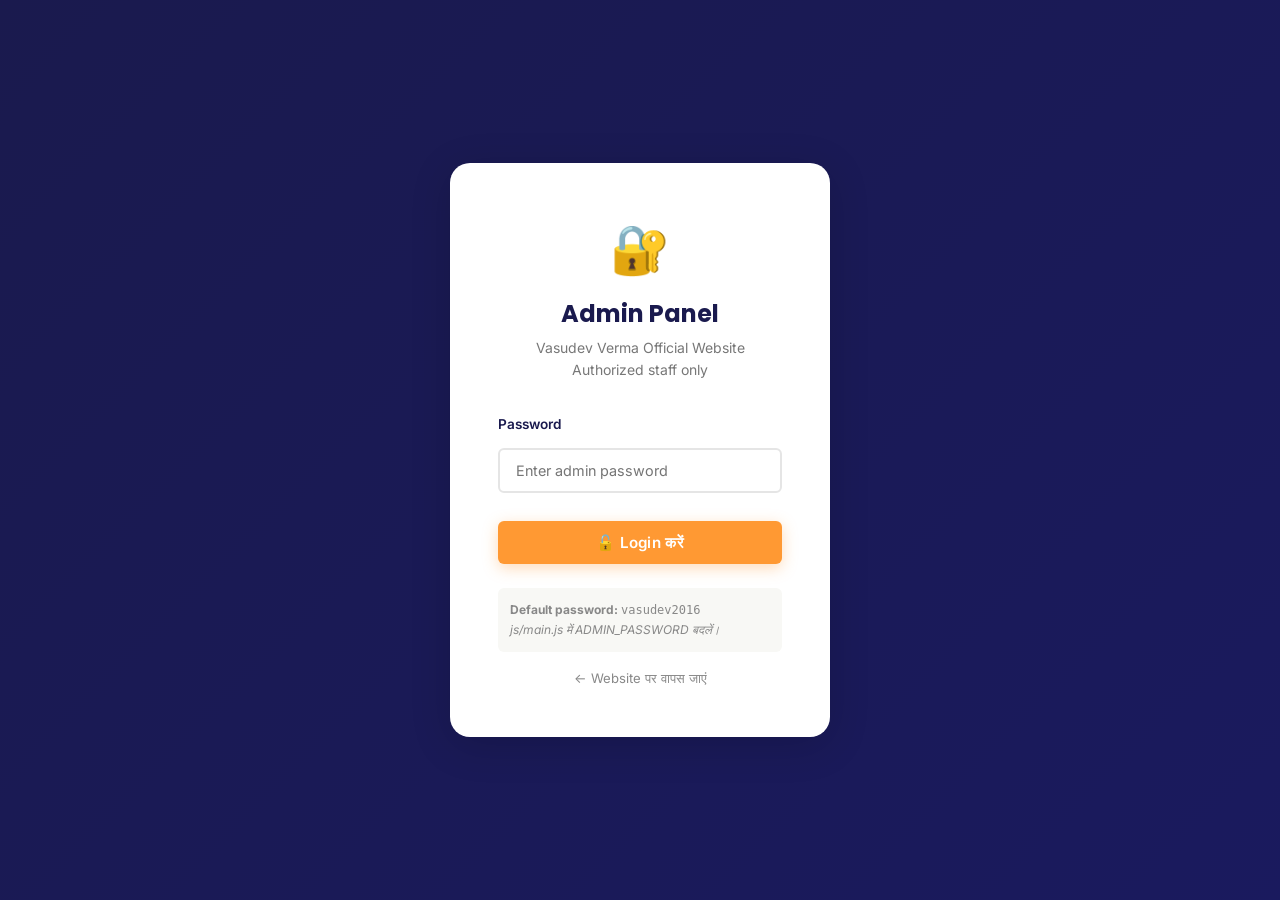
==== commit 7076d8e8: "Update admin.html" ====
--- a/admin.html
+++ b/admin.html
@@ -64,7 +64,7 @@
       </button>
     </form>
     <div style="margin-top:1.5rem;padding:0.75rem;background:#f8f8f5;border-radius:6px;font-size:0.75rem;color:#888;text-align:left;">
-      <strong>Default password:</strong> <code>vasudev2026</code><br>
+      <strong>Default password:</strong> <code>vasudev2016</code><br>
       <em>js/main.js में ADMIN_PASSWORD बदलें।</em>
     </div>
     <a href="index.html" style="display:block;margin-top:1rem;font-size:0.82rem;color:#888;">← Website पर वापस जाएं</a>
